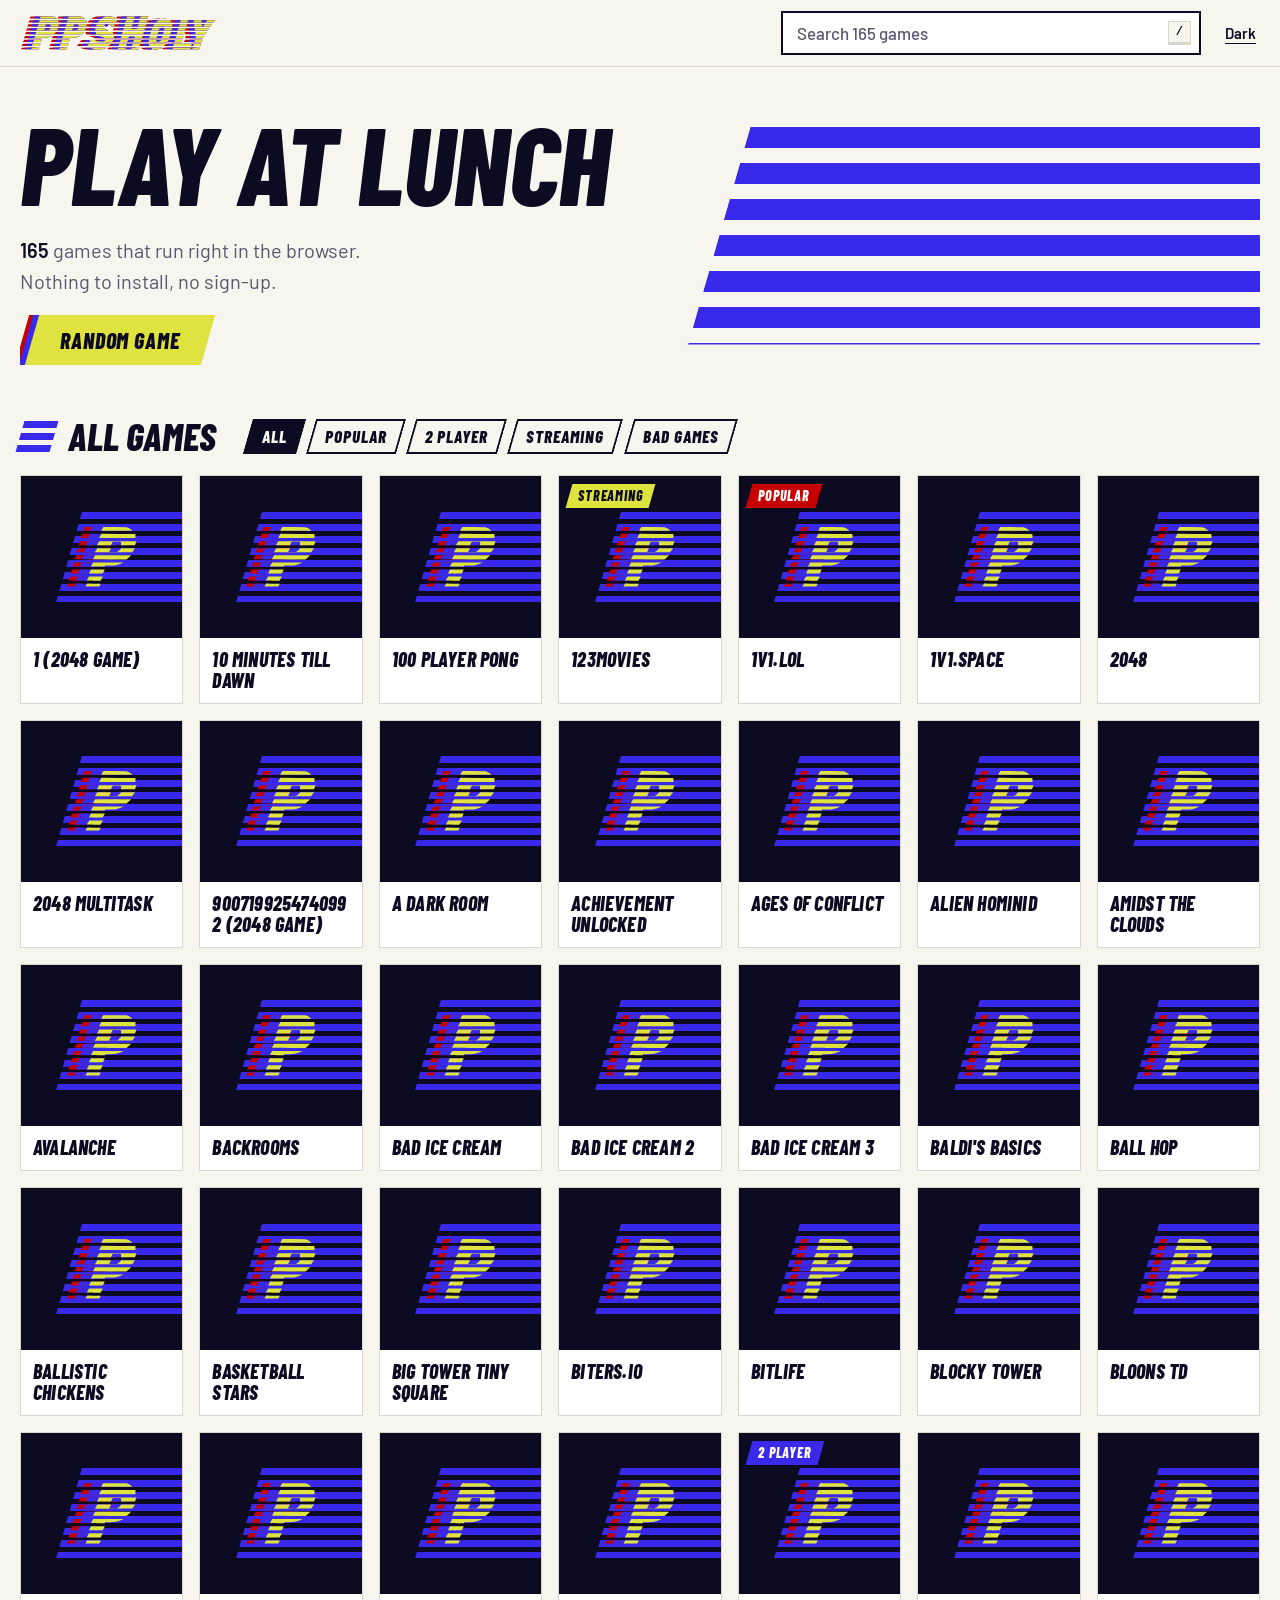
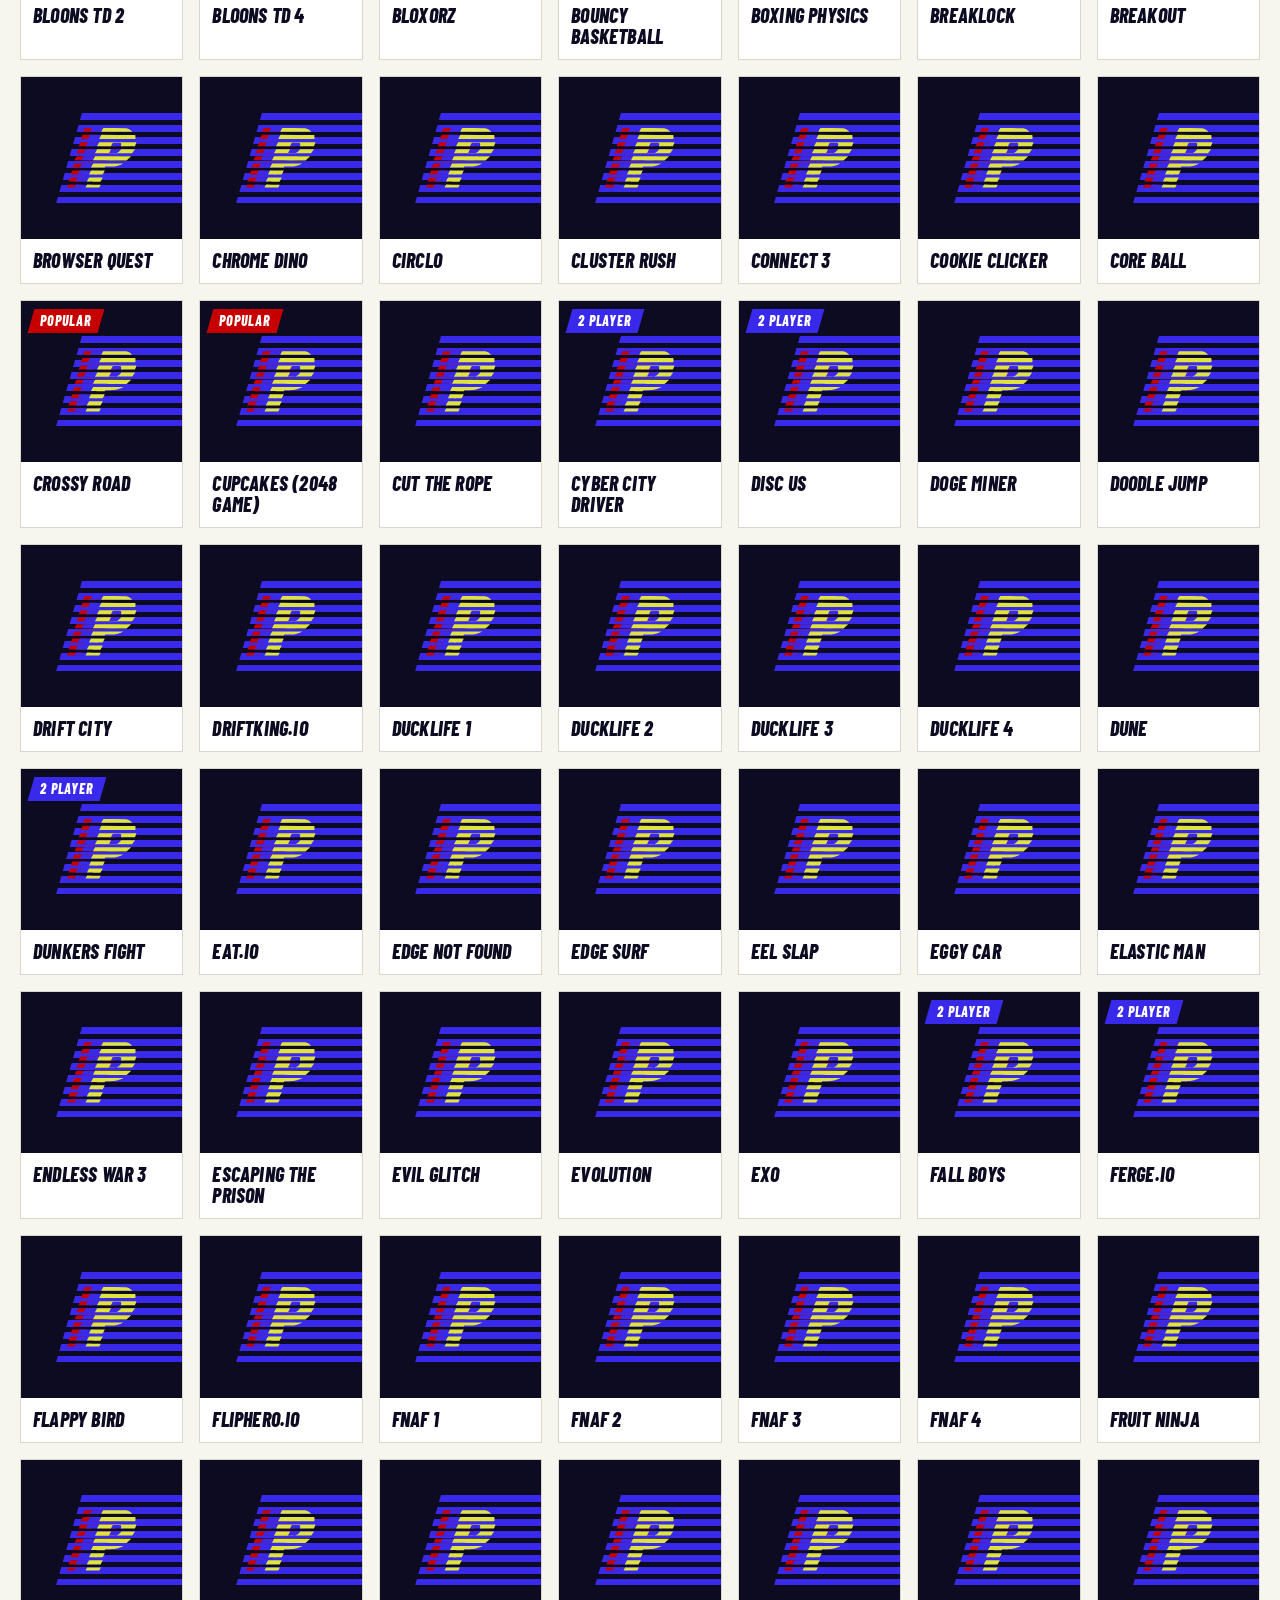
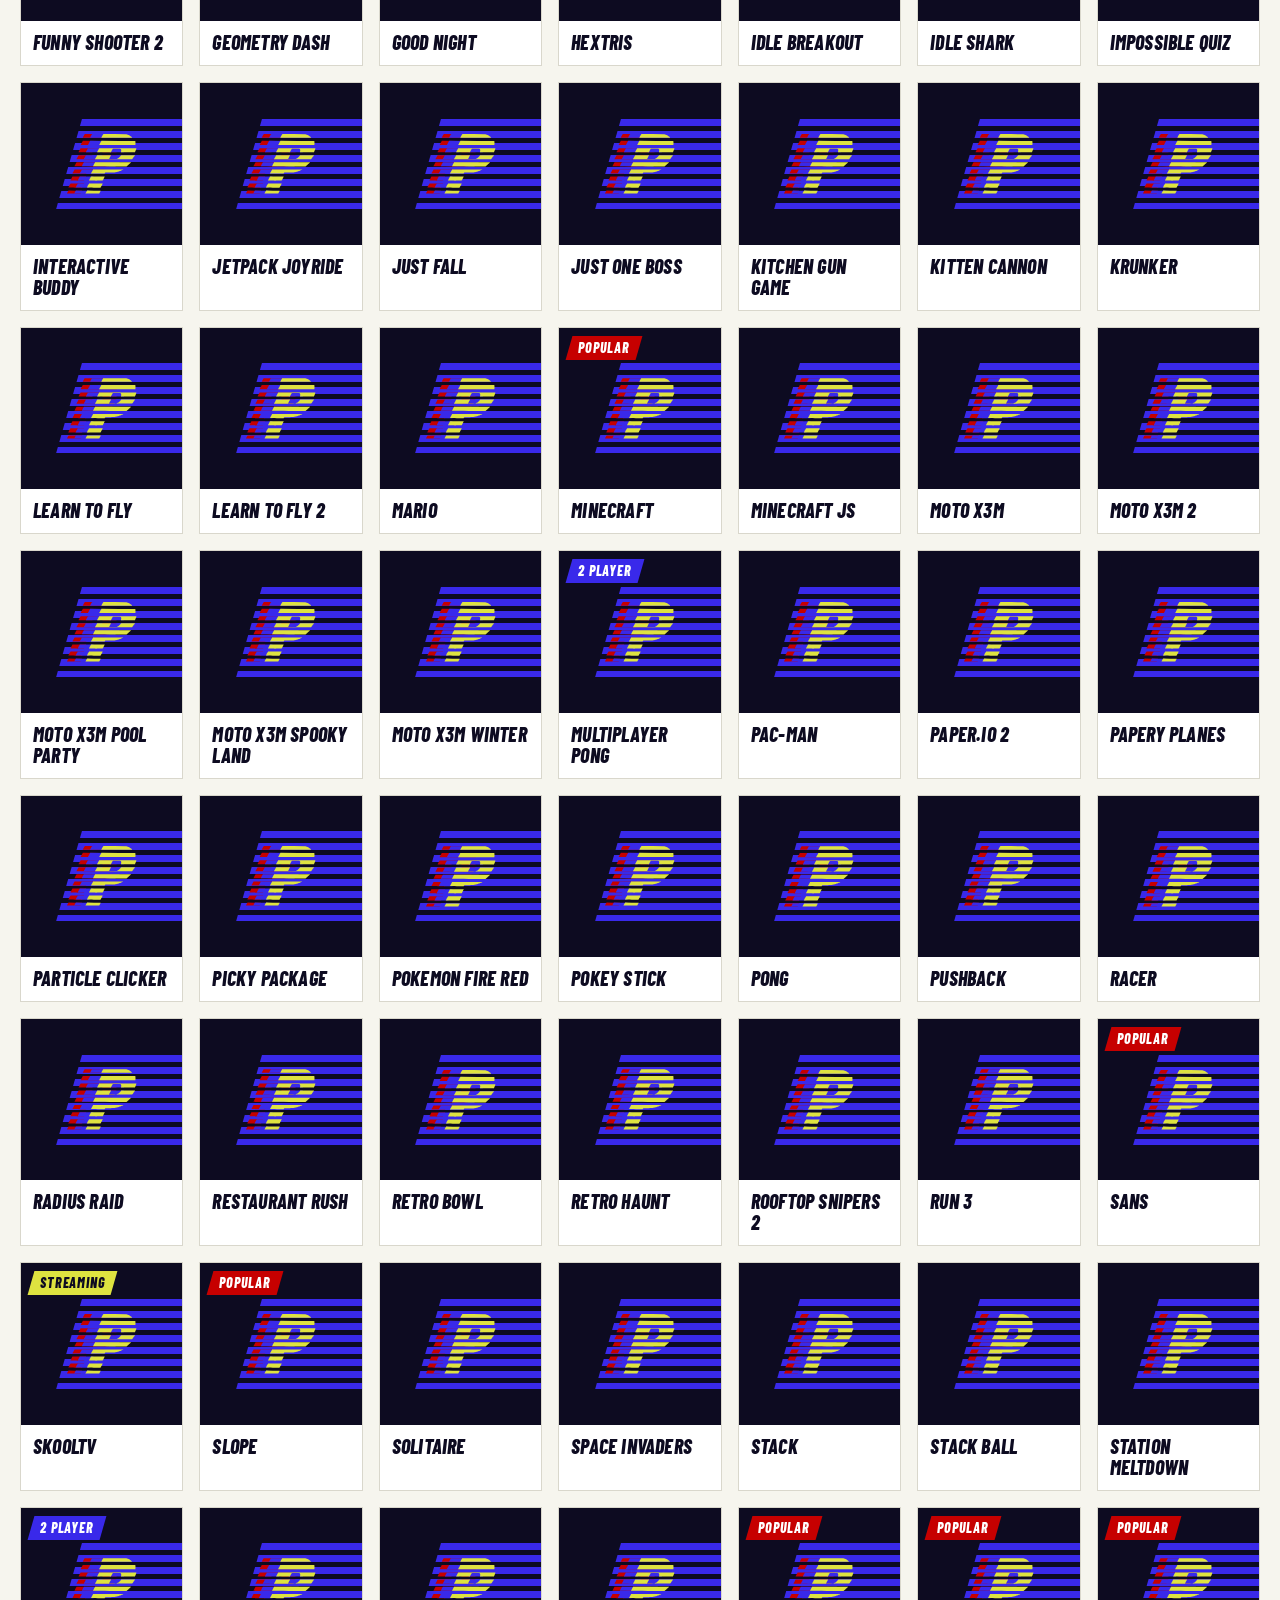
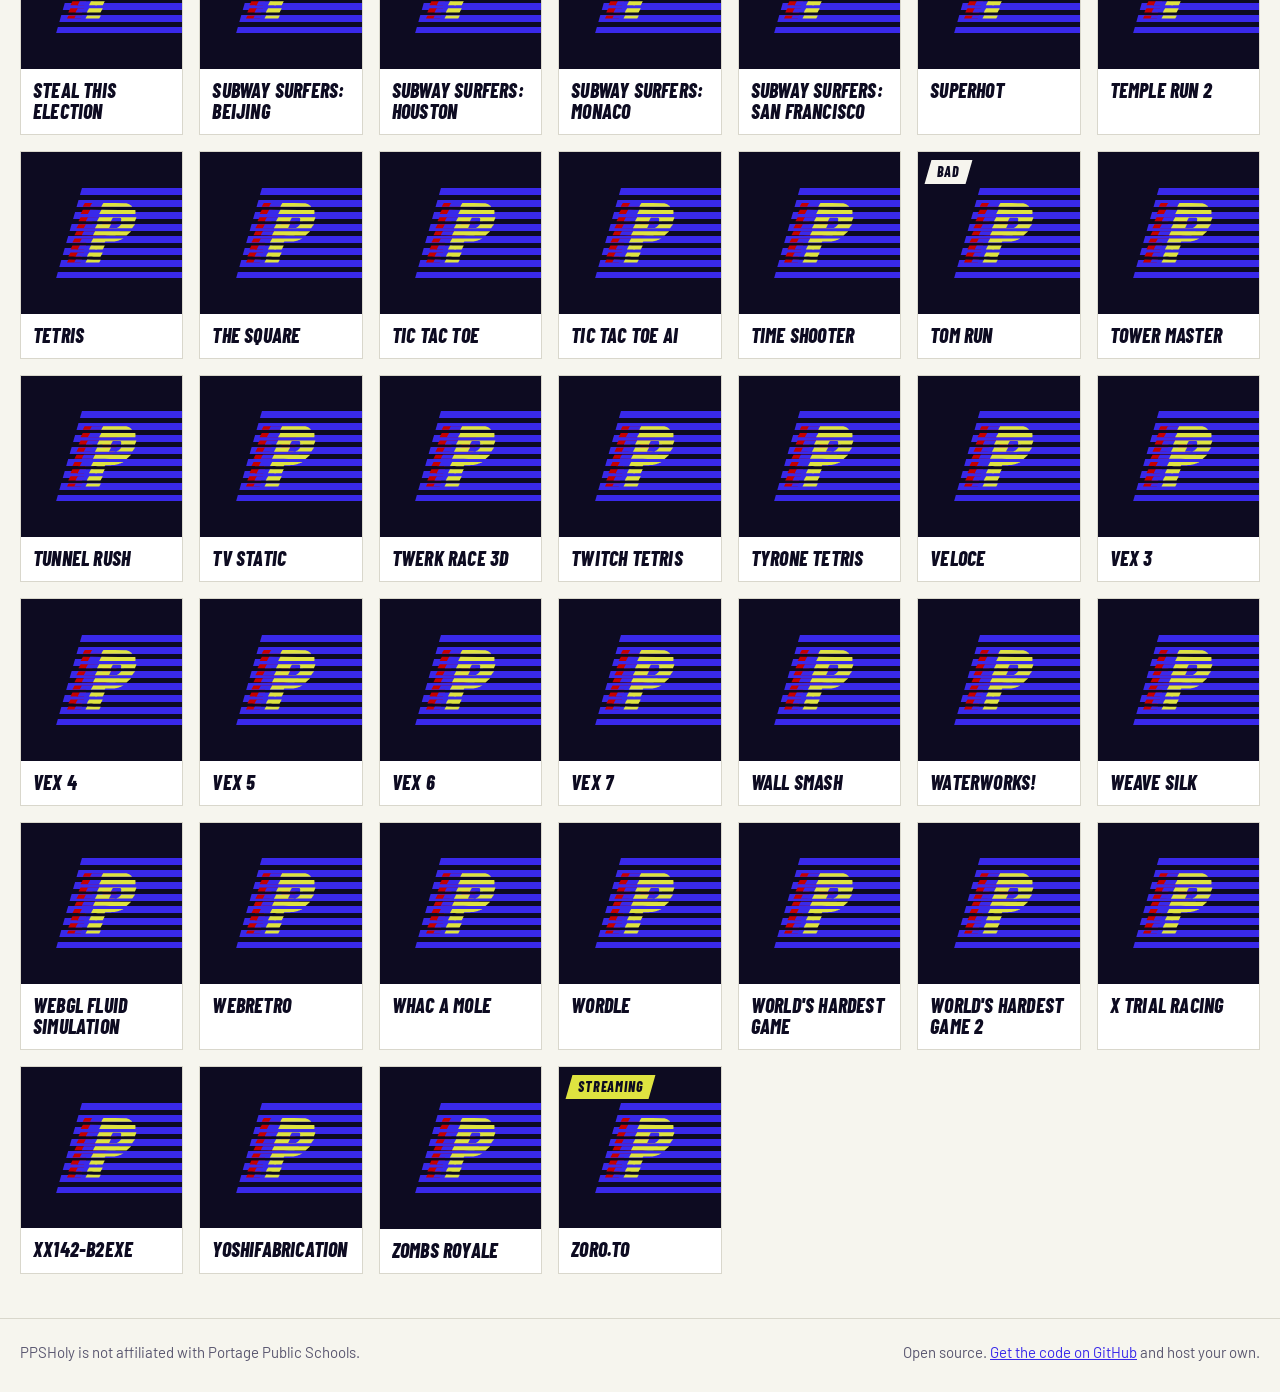
==== index.html @ b0b8bb42 "Redesign the site with the PPSHoly brand pack and add Cloudflare deployment Rebuild the home page on" ====
<!DOCTYPE html>
<html lang="en">
<head>
  <meta charset="UTF-8">
  <meta name="viewport" content="width=device-width, initial-scale=1">
  <title>PPSHoly: browser games for Portage</title>
  <meta name="description" content="Browser games that run on a school Chromebook. Nothing to install, no sign-up.">
  <meta name="theme-color" content="#0D0B21">
  <meta property="og:title" content="PPSHoly">
  <meta property="og:description" content="Browser games that run on a school Chromebook. Nothing to install, no sign-up.">
  <meta property="og:image" content="assets/brand/og-image.png">
  <meta property="og:type" content="website">
  <link rel="icon" href="favicon.ico" sizes="48x48">
  <link rel="icon" href="favicon.svg" type="image/svg+xml">
  <link rel="apple-touch-icon" href="icon-180.png">
  <link rel="manifest" href="site.webmanifest">
  <link rel="preload" href="assets/fonts/barlow-condensed-latin-800-italic.woff2" as="font" type="font/woff2" crossorigin>
  <script>
    // Apply a saved theme before first paint so the page never flashes.
    try { var t = localStorage.getItem("ppsholy:theme"); if (t) document.documentElement.dataset.theme = t; } catch (e) {}
  </script>
  <link rel="stylesheet" href="css/style.css">
</head>
<body>
  <a class="skip" href="#games">Skip to games</a>

  <header class="top">
    <div class="wrap top-row">
      <a class="brand" href="./" aria-label="PPSHoly home">
        <img class="brand-word" src="assets/brand/wordmark.svg" width="196" height="34" alt="PPSHoly">
        <img class="brand-mark" src="assets/brand/mark.svg" width="40" height="34" alt="PPSHoly">
      </a>
      <form class="find" role="search" onsubmit="return false">
        <input id="search" class="search" type="search" placeholder="Search games" aria-label="Search games" autocomplete="off" spellcheck="false">
        <kbd class="find-key" aria-hidden="true">/</kbd>
      </form>
      <button id="theme" class="plain" type="button">Dark</button>
    </div>
  </header>

  <main class="wrap">
    <section class="hero">
      <div class="hero-text">
        <h1>Play at lunch</h1>
        <p class="lede"><span id="total">165</span> games that run right in the browser. Nothing to install, no sign-up.</p>
        <button id="random" class="btn" type="button"><span>Random game</span></button>
      </div>
      <div class="hero-slats" aria-hidden="true"></div>
    </section>

    <section id="recent" class="block" hidden>
      <h2>Jump back in</h2>
      <div id="recent-grid" class="grid"></div>
    </section>

    <section id="games" class="block">
      <div class="block-head">
        <h2>All games</h2>
        <div id="filters" class="filters" role="group" aria-label="Filter games">
          <button class="chip" type="button" data-tag="all" aria-pressed="true"><span>All</span></button>
          <button class="chip" type="button" data-tag="pop" aria-pressed="false"><span>Popular</span></button>
          <button class="chip" type="button" data-tag="two" aria-pressed="false"><span>2 player</span></button>
          <button class="chip" type="button" data-tag="stream" aria-pressed="false"><span>Streaming</span></button>
          <button class="chip" type="button" data-tag="bad" aria-pressed="false"><span>Bad games</span></button>
        </div>
        <p id="status" class="status" aria-live="polite"></p>
      </div>
      <div id="grid" class="grid"></div>
      <div id="empty" class="empty" hidden>
        <h3>No games match that</h3>
        <p>Check the spelling, or clear the search to see everything.</p>
        <button id="clear" class="btn alt" type="button"><span>Clear search</span></button>
      </div>
      <noscript><p class="empty">The game list needs JavaScript. Turn it on and reload.</p></noscript>
    </section>
  </main>

  <footer class="foot">
    <div class="wrap foot-row">
      <p>PPSHoly is not affiliated with Portage Public Schools.</p>
      <p>Open source. <a href="https://github.com/ml1cy/ppshly">Get the code on GitHub</a> and host your own.</p>
    </div>
  </footer>

  <script src="js/games.js"></script>
  <script src="js/app.js"></script>
</body>
</html>
---- css/style.css ----
/* PPSHoly
   Everything borrows the logo's three moves: a 16deg lean, 7:5 slats, and an
   echo that trails left (blue, then red). Corners are square. Only the main
   action on a screen gets the echo; everything else stays flat. */

@font-face { font-family: "Barlow"; font-weight: 400; font-display: swap; src: url("../assets/fonts/barlow-latin-400-normal.woff2") format("woff2"); }
@font-face { font-family: "Barlow"; font-weight: 500; font-display: swap; src: url("../assets/fonts/barlow-latin-500-normal.woff2") format("woff2"); }
@font-face { font-family: "Barlow"; font-weight: 600; font-display: swap; src: url("../assets/fonts/barlow-latin-600-normal.woff2") format("woff2"); }
@font-face { font-family: "Barlow Condensed"; font-weight: 800; font-style: italic; font-display: swap; src: url("../assets/fonts/barlow-condensed-latin-800-italic.woff2") format("woff2"); }

:root {
  --red: #C60000; --blue: #3929EA; --yellow: #DEE340; --ink: #0D0B21; --paper: #F6F5EE;
  --bg: #F6F5EE; --surface: #FFFFFF; --fg: #0D0B21; --muted: #5A5770; --line: #D9D7CC; --link: #3929EA; --slat: #3929EA;
  --display: "Barlow Condensed", "Arial Narrow", Impact, sans-serif;
  --body: "Barlow", "Segoe UI", system-ui, sans-serif;
  --mono: ui-monospace, "Cascadia Mono", Consolas, monospace;
  --lean: -16deg;
  color-scheme: light;
}
@media (prefers-color-scheme: dark) {
  :root:not([data-theme="light"]) { --bg: #0D0B21; --surface: #17143A; --fg: #F6F5EE; --muted: #A9A6C4; --line: #2B2757; --link: #9C93FF; --slat: #DEE340; color-scheme: dark; }
}
:root[data-theme="dark"] { --bg: #0D0B21; --surface: #17143A; --fg: #F6F5EE; --muted: #A9A6C4; --line: #2B2757; --link: #9C93FF; --slat: #DEE340; color-scheme: dark; }

*, *::before, *::after { box-sizing: border-box; }
html { scroll-padding-top: 84px; }
body { margin: 0; background: var(--bg); color: var(--fg); font: 400 17px/1.55 var(--body); -webkit-text-size-adjust: 100%; }
img { max-width: 100%; display: block; }
[hidden] { display: none !important; }
p { margin: 0; }
a { color: var(--link); }
:focus-visible { outline: 3px solid var(--link); outline-offset: 3px; }

h1, h2, h3 { font-family: var(--display); font-style: italic; font-weight: 800; text-transform: uppercase; line-height: 1; margin: 0; text-wrap: balance; }

.wrap { max-width: 1280px; margin: 0 auto; padding-inline: max(20px, env(safe-area-inset-left, 0px)) max(20px, env(safe-area-inset-right, 0px)); }

.skip { position: absolute; left: 12px; top: -60px; z-index: 20; background: var(--yellow); color: var(--ink); padding: 8px 14px; font-weight: 600; }
.skip:focus { top: 12px; }

/* Top bar: logo, search, theme. Stays put so search is always one key away. */
.top { position: sticky; top: 0; z-index: 10; background: var(--bg); border-bottom: 1px solid var(--line); }
.top-row { display: flex; align-items: center; gap: 20px; min-height: 66px; }
.brand { flex: none; display: block; padding-block: 6px; }
.brand-word { width: 196px; height: auto; }
.brand-mark { display: none; height: 34px; width: auto; }
.find { position: relative; flex: 1; max-width: 420px; margin-left: auto; }
.search { width: 100%; font: 500 17px var(--body); padding: 10px 44px 10px 14px; border: 2px solid var(--fg); border-radius: 0; background: var(--surface); color: var(--fg); -webkit-appearance: none; appearance: none; }
.search::placeholder { color: var(--muted); opacity: 1; }
.search::-webkit-search-cancel-button { display: none; }
kbd { font: 600 12px var(--mono); border: 1px solid var(--line); border-bottom-width: 3px; padding: 3px 7px; background: var(--bg); color: var(--fg); }
.find-key { position: absolute; right: 10px; top: 50%; translate: 0 -50%; pointer-events: none; }
.search:focus + .find-key, .search:not(:placeholder-shown) + .find-key { display: none; }
.plain { flex: none; font: 600 15px var(--body); color: var(--fg); background: none; border: 0; padding: 10px 4px; cursor: pointer; text-decoration: underline; text-underline-offset: 4px; }

/* Hero: the headline, one echoed button, and a slat block running off the edge. */
.hero { display: grid; grid-template-columns: minmax(0, 1fr) minmax(0, 0.9fr); align-items: center; gap: 32px; padding-block: 40px 44px; overflow: hidden; }
.hero-text { display: flex; flex-direction: column; align-items: flex-start; gap: 18px; }
h1 { font-size: clamp(60px, 8.6vw, 124px); letter-spacing: -0.005em; }
.lede { font-size: 20px; max-width: 34ch; color: var(--muted); }
.lede span { color: var(--fg); font-weight: 600; }
.hero-slats { height: clamp(150px, 17vw, 228px); margin-right: -30vw; transform: skewX(var(--lean)); transform-origin: bottom left; background: repeating-linear-gradient(var(--slat) 0 21px, transparent 21px 36px); animation: slats-in .6s cubic-bezier(.2, .7, .2, 1) both; }
@keyframes slats-in { from { clip-path: inset(0 100% 0 0); } to { clip-path: inset(0 0 0 0); } }

.btn { font: italic 800 22px/1 var(--display); text-transform: uppercase; letter-spacing: .04em; padding: 14px 28px; border: 0; border-radius: 0; cursor: pointer; color: var(--ink); background: var(--yellow); transform: skewX(var(--lean)); box-shadow: -6px 0 0 var(--blue), -10px 0 0 var(--red); margin-left: 12px; transition: box-shadow .12s, translate .12s; }
.btn span { display: block; transform: skewX(16deg); }
.btn:hover { box-shadow: -9px 0 0 var(--blue), -15px 0 0 var(--red); translate: 3px 0; }
.btn:active { box-shadow: -3px 0 0 var(--blue), -5px 0 0 var(--red); translate: -2px 0; }
.btn.alt { background: var(--blue); color: #fff; box-shadow: none; margin-left: 4px; }
.btn.alt:hover, .btn.alt:active { box-shadow: none; }

/* Sections */
.block { padding-block: 8px 44px; }
.block-head { display: flex; flex-wrap: wrap; align-items: center; gap: 14px 28px; margin-bottom: 20px; }
h2 { font-size: 38px; display: flex; align-items: center; gap: 14px; }
h2::before { content: ""; width: 34px; height: 31px; flex: none; transform: skewX(var(--lean)); background: repeating-linear-gradient(var(--slat) 0 7px, transparent 7px 12px); }
#recent h2 { margin-bottom: 20px; }

.filters { display: flex; flex-wrap: wrap; gap: 10px; padding-left: 4px; }
.chip { font: italic 800 17px/1 var(--display); text-transform: uppercase; letter-spacing: .06em; padding: 9px 14px; border: 0; border-radius: 0; cursor: pointer; color: var(--fg); background: transparent; box-shadow: inset 0 0 0 2px var(--fg); transform: skewX(var(--lean)); }
.chip span { display: block; transform: skewX(16deg); }
.chip:hover { background: var(--surface); }
.chip[aria-pressed="true"] { background: var(--fg); color: var(--bg); }
.status { margin-left: auto; color: var(--muted); font-size: 15px; }

/* Game cards. Thumbnails stay upright; only the tag leans. */
.grid { display: grid; gap: 16px; grid-template-columns: repeat(auto-fill, minmax(156px, 1fr)); }
.game { position: relative; display: flex; flex-direction: column; min-width: 0; background: var(--surface); border: 1px solid var(--line); color: var(--fg); text-decoration: none; transition: translate .12s; }
.game:hover, .game:focus-visible { translate: 0 -3px; border-color: var(--fg); }
.game:hover .name, .game:focus-visible .name { background: var(--yellow); color: var(--ink); }
.thumb { position: relative; aspect-ratio: 1; background: var(--ink); overflow: hidden; display: grid; place-items: center; }
.thumb img { width: 100%; height: 100%; object-fit: cover; }
.thumb.blank::before { content: ""; position: absolute; inset: 22% -10% 22% 30%; transform: skewX(var(--lean)); background: repeating-linear-gradient(var(--blue) 0 7px, transparent 7px 12px); }
.thumb.blank img { position: relative; width: 46%; height: auto; object-fit: contain; }
.name { font: italic 800 20px/1.05 var(--display); text-transform: uppercase; letter-spacing: .01em; padding: 11px 12px 12px; flex: 1; overflow-wrap: anywhere; }
.tag { position: absolute; top: 8px; left: 10px; font: italic 800 14px/1 var(--display); text-transform: uppercase; letter-spacing: .06em; padding: 5px 9px; transform: skewX(var(--lean)); }
.tag span { display: block; transform: skewX(16deg); }
.tag.pop { background: var(--red); color: #fff; }
.tag.two { background: var(--blue); color: #fff; }
.tag.stream { background: var(--yellow); color: var(--ink); }
.tag.bad { background: var(--paper); color: var(--ink); }

.empty { padding: 44px 0 20px; display: flex; flex-direction: column; align-items: flex-start; gap: 12px; }
.empty h3 { font-size: 38px; }
.empty p { color: var(--muted); margin-bottom: 8px; }

.foot { border-top: 1px solid var(--line); color: var(--muted); font-size: 15px; }
.foot-row { display: flex; flex-wrap: wrap; justify-content: space-between; gap: 8px 32px; padding-block: 22px 28px; }

@media (max-width: 760px) {
  .hero { grid-template-columns: 1fr; padding-block: 28px 32px; }
  .hero-slats { height: 84px; margin-right: -20px; background: repeating-linear-gradient(var(--slat) 0 14px, transparent 14px 24px); order: -1; }
  .status { margin-left: 0; width: 100%; }
  h2 { font-size: 32px; }
}
@media (max-width: 520px) {
  .brand-word { display: none; }
  .brand-mark { display: block; }
  .top-row { gap: 12px; }
  .find-key { display: none; }
  .search { padding-right: 14px; }
  .grid { gap: 12px; grid-template-columns: repeat(auto-fill, minmax(132px, 1fr)); }
  .name { font-size: 18px; }
}
@media (prefers-reduced-motion: reduce) {
  .hero-slats { animation: none; }
  .btn, .game { transition: none; }
}
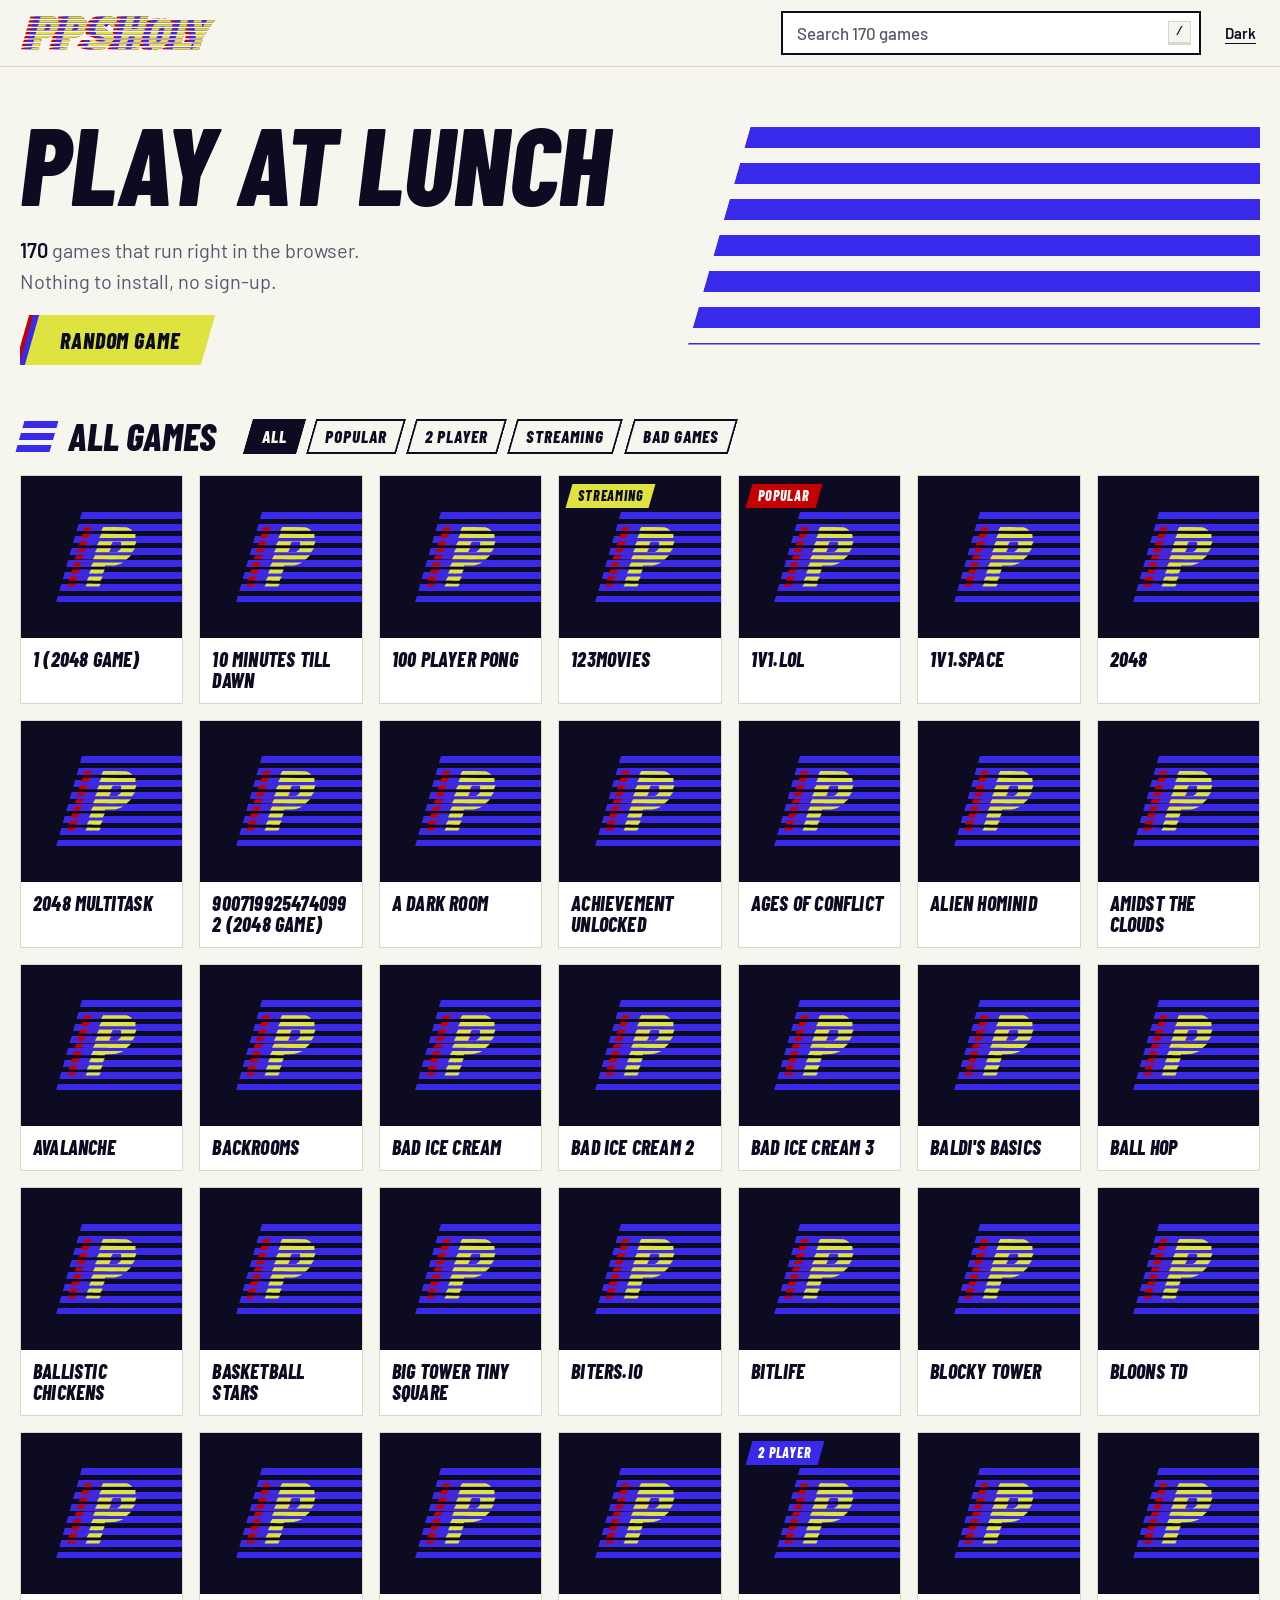
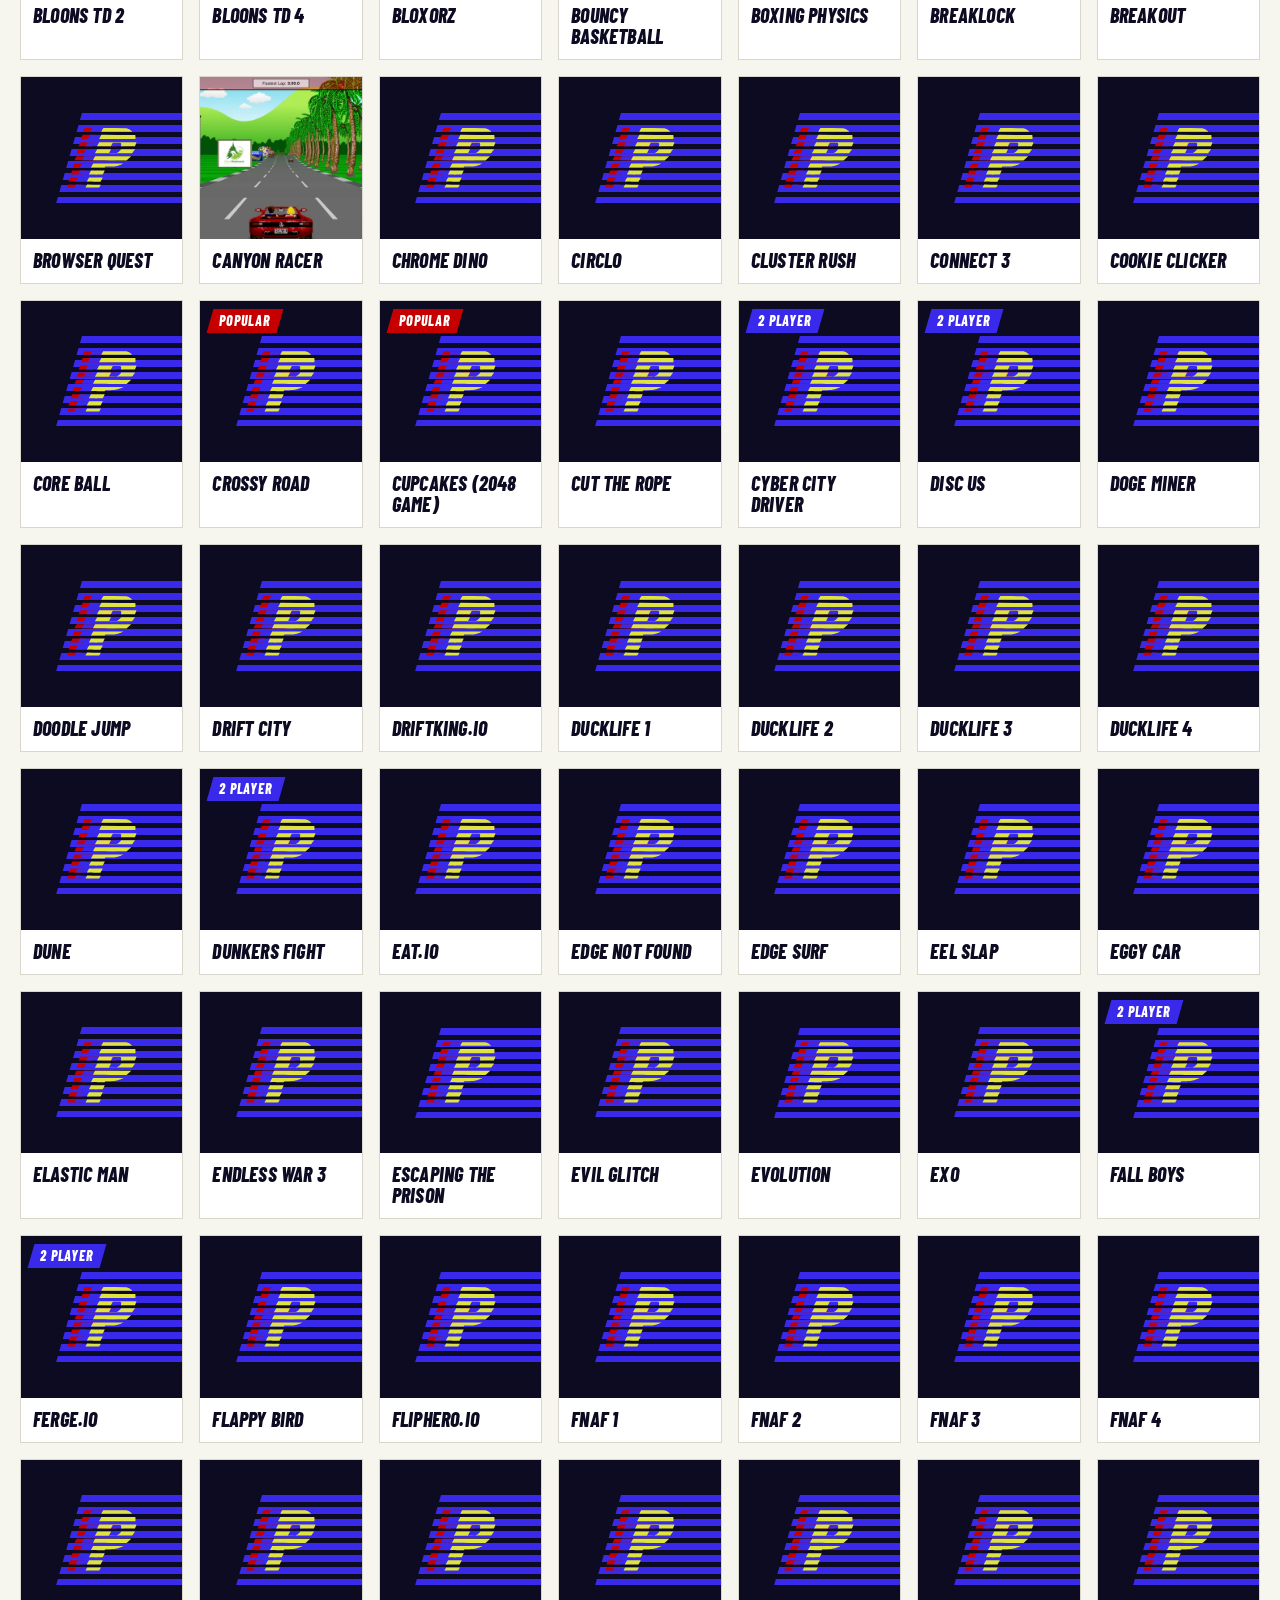
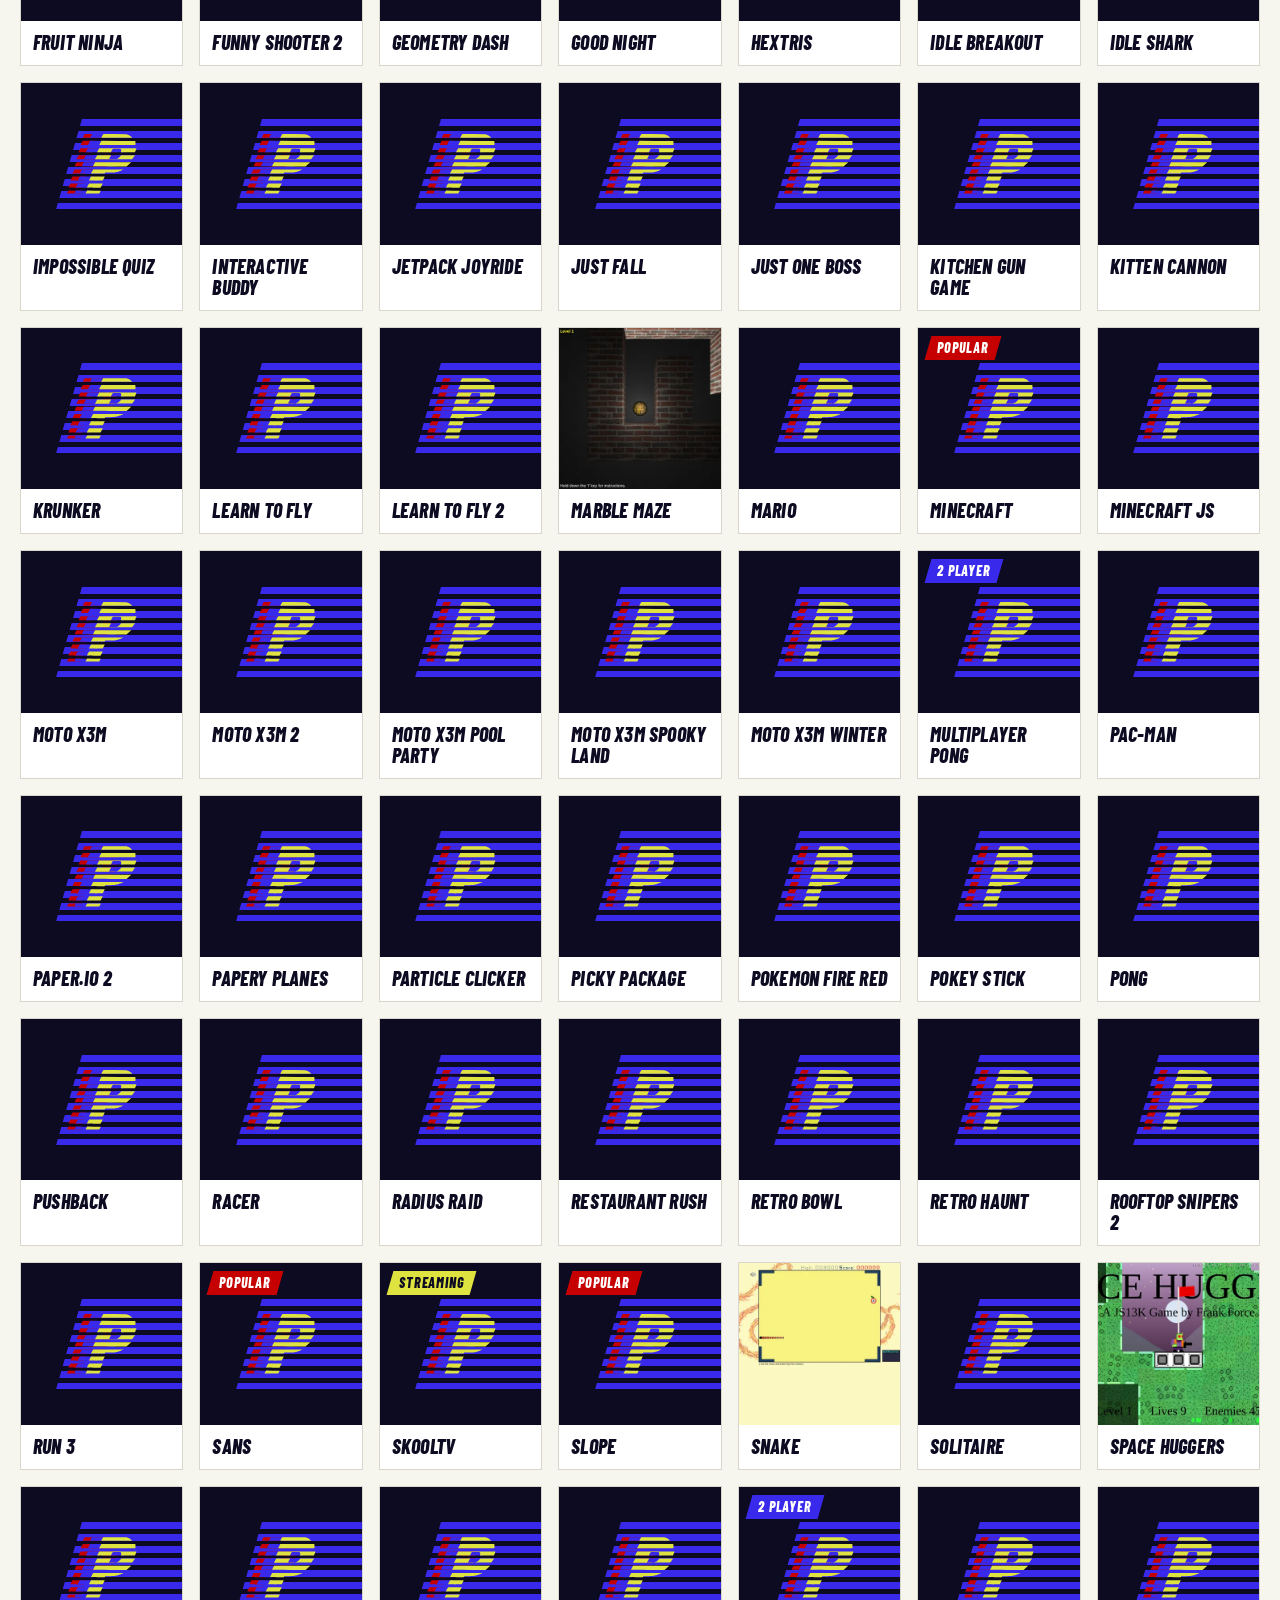
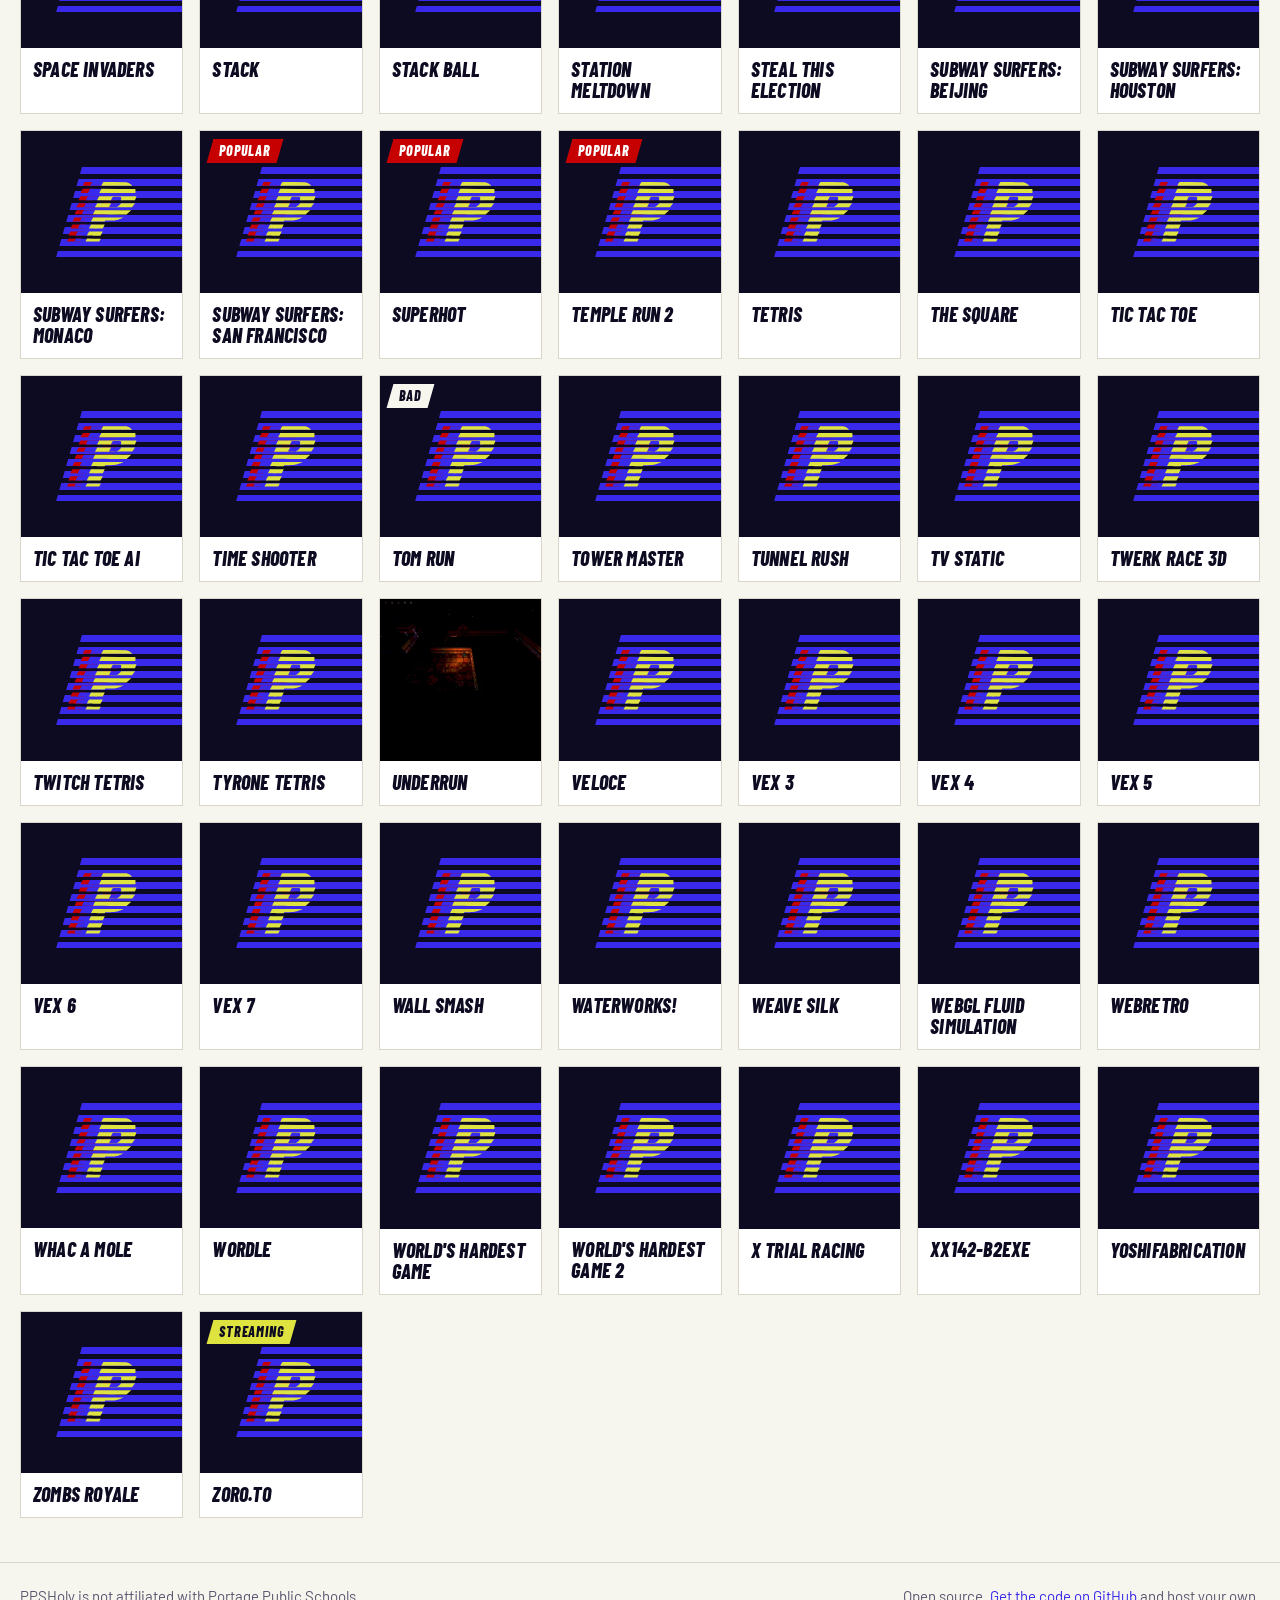
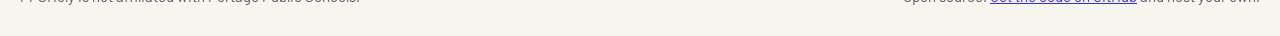
==== commit 662b53dc: "Add five open-source games (maze, racer, two shooters, Snake) Vendor five permissively-licensed, ful" ====
--- a/index.html
+++ b/index.html
@@ -42,7 +42,7 @@
     <section class="hero">
       <div class="hero-text">
         <h1>Play at lunch</h1>
-        <p class="lede"><span id="total">165</span> games that run right in the browser. Nothing to install, no sign-up.</p>
+        <p class="lede"><span id="total">170</span> games that run right in the browser. Nothing to install, no sign-up.</p>
         <button id="random" class="btn" type="button"><span>Random game</span></button>
       </div>
       <div class="hero-slats" aria-hidden="true"></div>
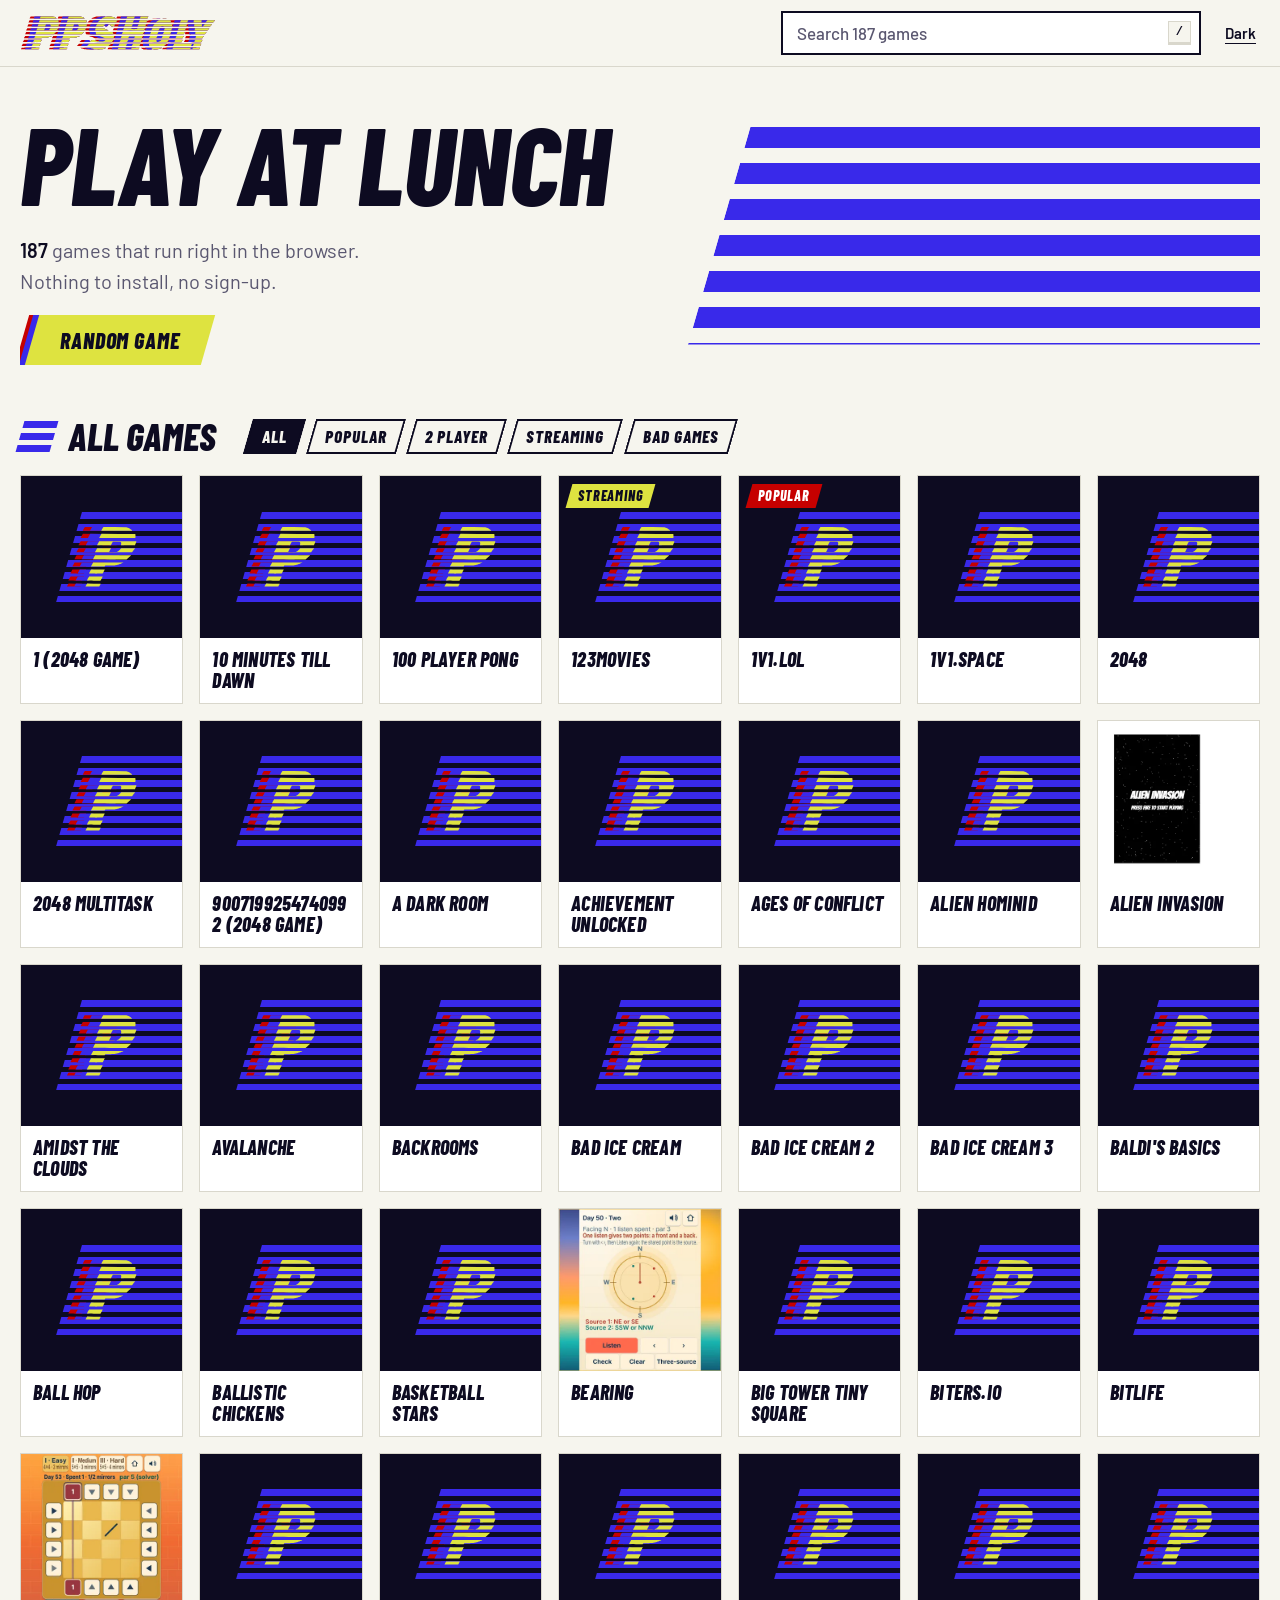
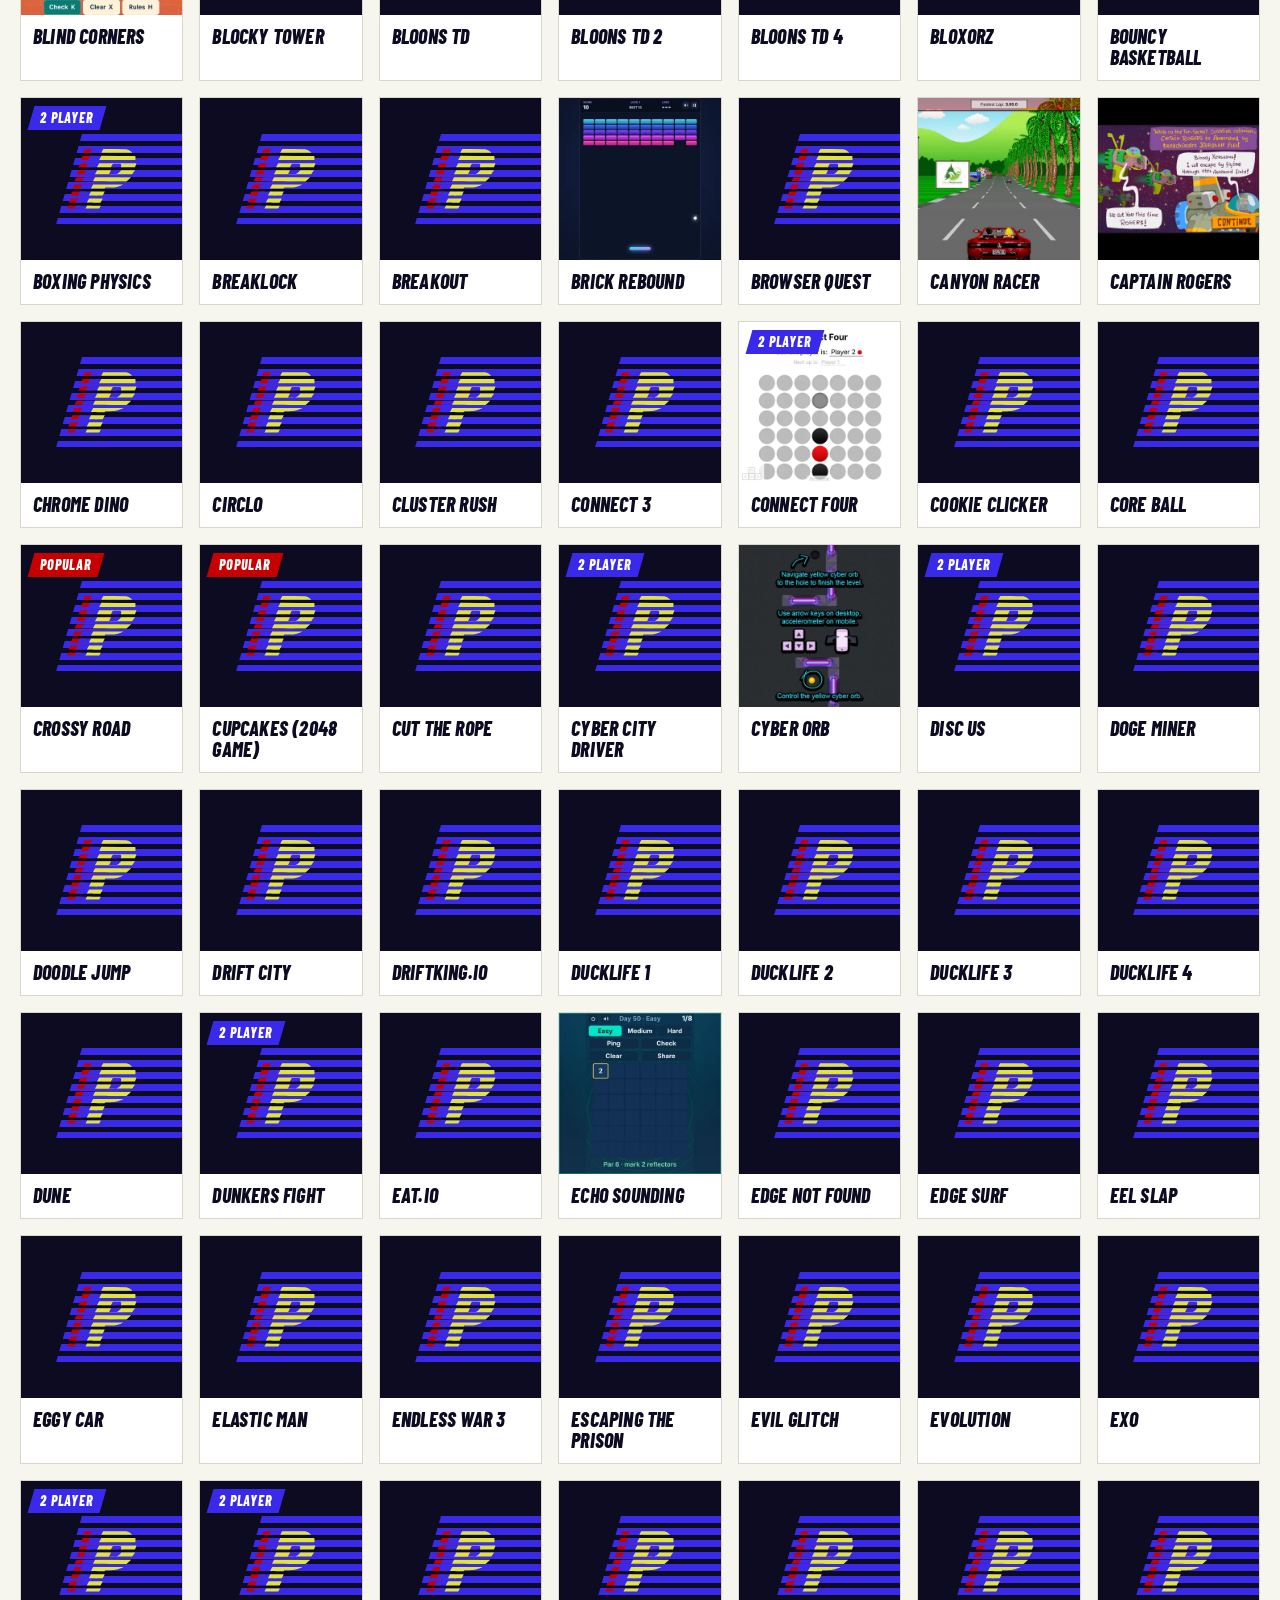
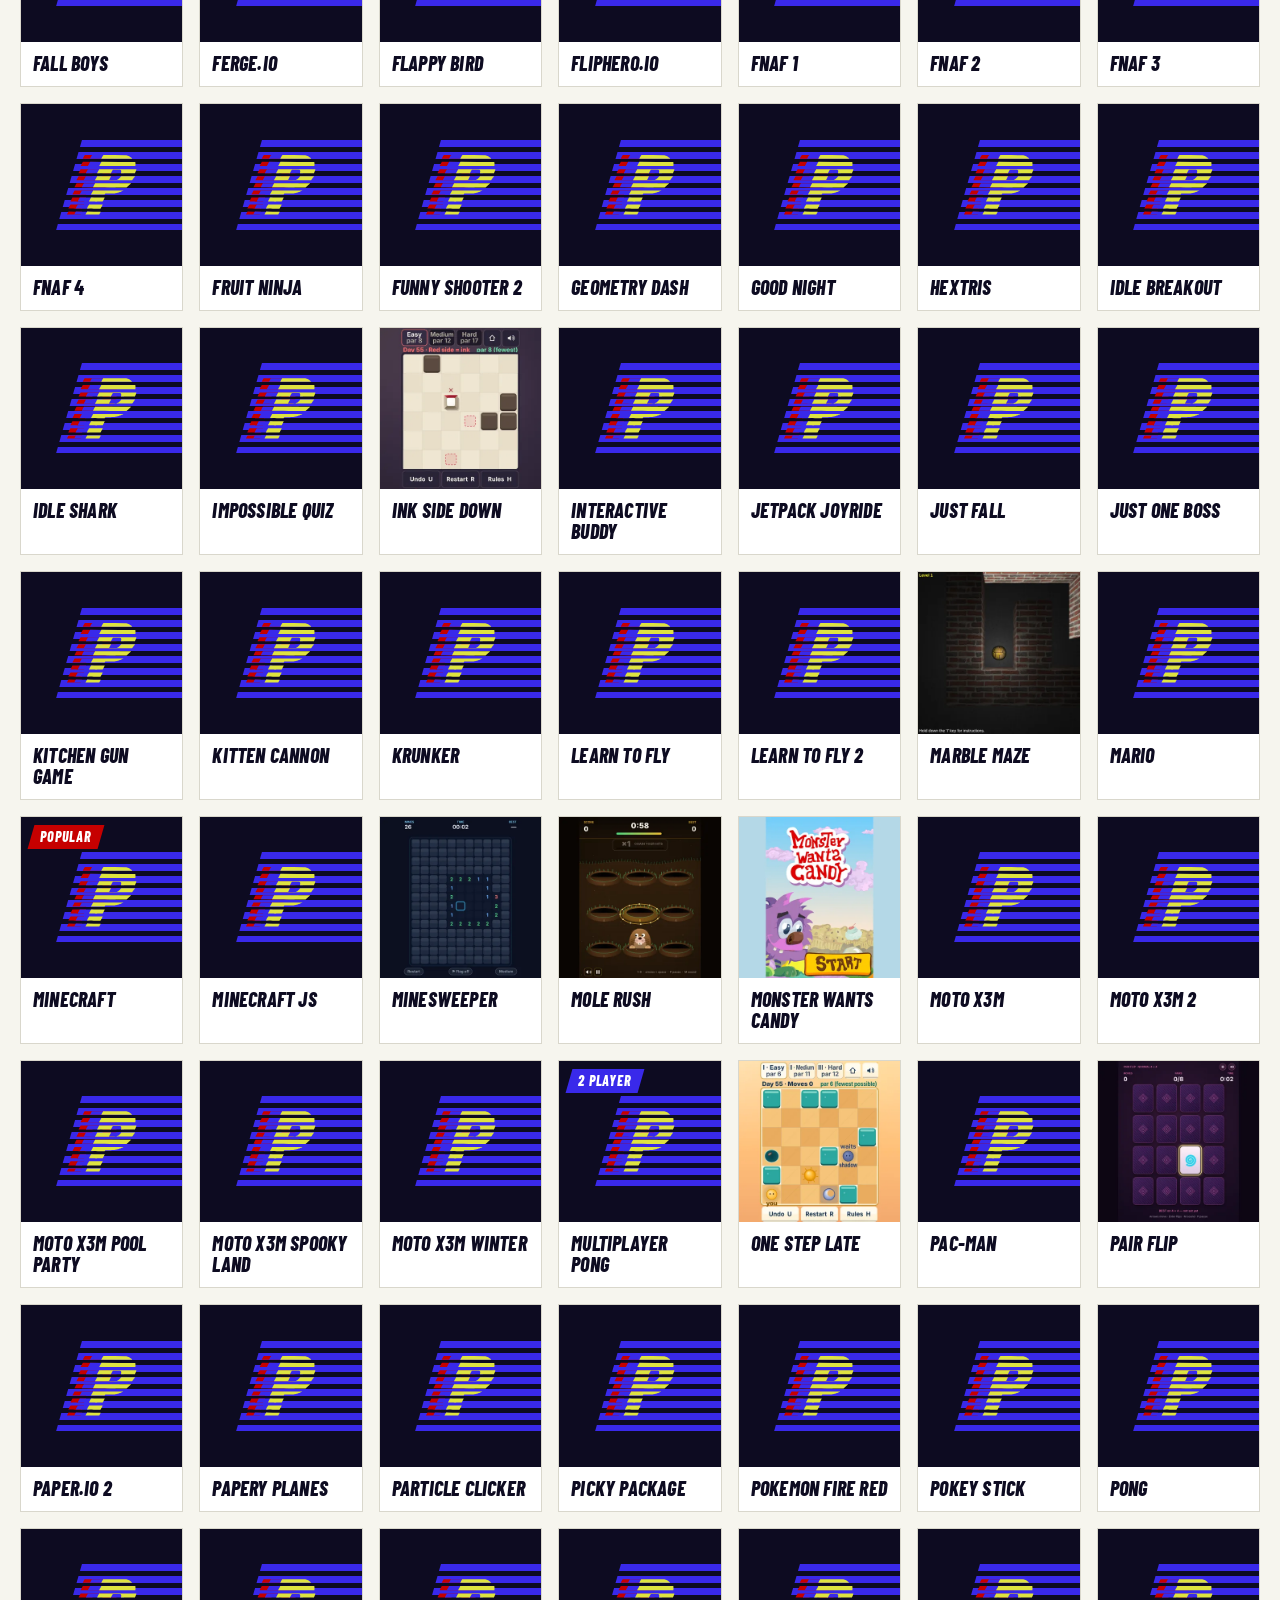
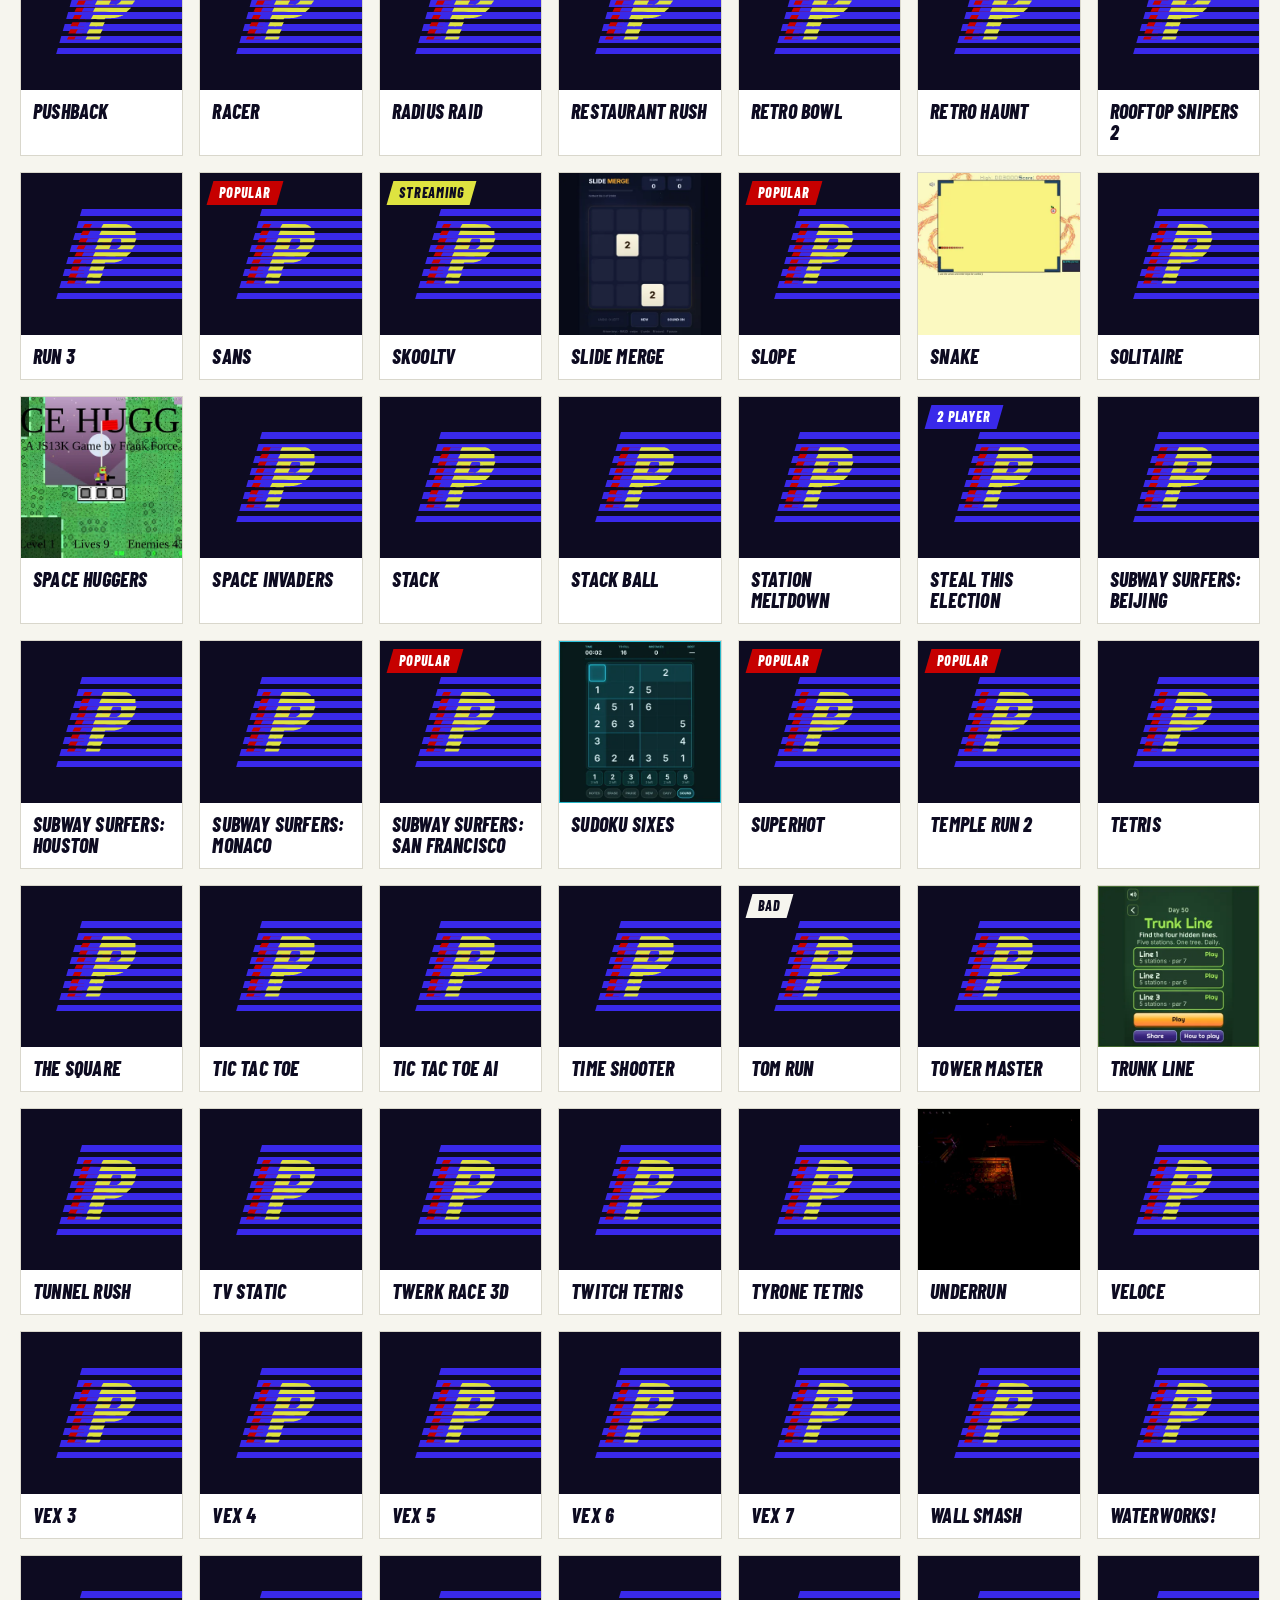
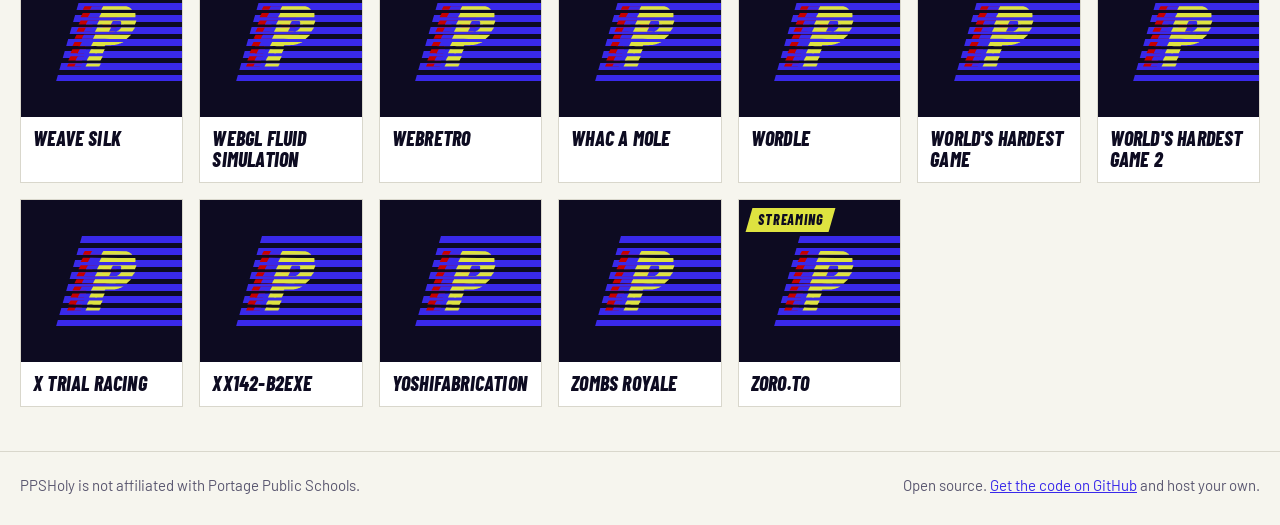
==== commit 699f51a6: "Expand catalogue with 17 open-source games (now 187) Add vetted, offline-safe, permissively-licensed" ====
--- a/index.html
+++ b/index.html
@@ -42,7 +42,7 @@
     <section class="hero">
       <div class="hero-text">
         <h1>Play at lunch</h1>
-        <p class="lede"><span id="total">170</span> games that run right in the browser. Nothing to install, no sign-up.</p>
+        <p class="lede"><span id="total">187</span> games that run right in the browser. Nothing to install, no sign-up.</p>
         <button id="random" class="btn" type="button"><span>Random game</span></button>
       </div>
       <div class="hero-slats" aria-hidden="true"></div>
